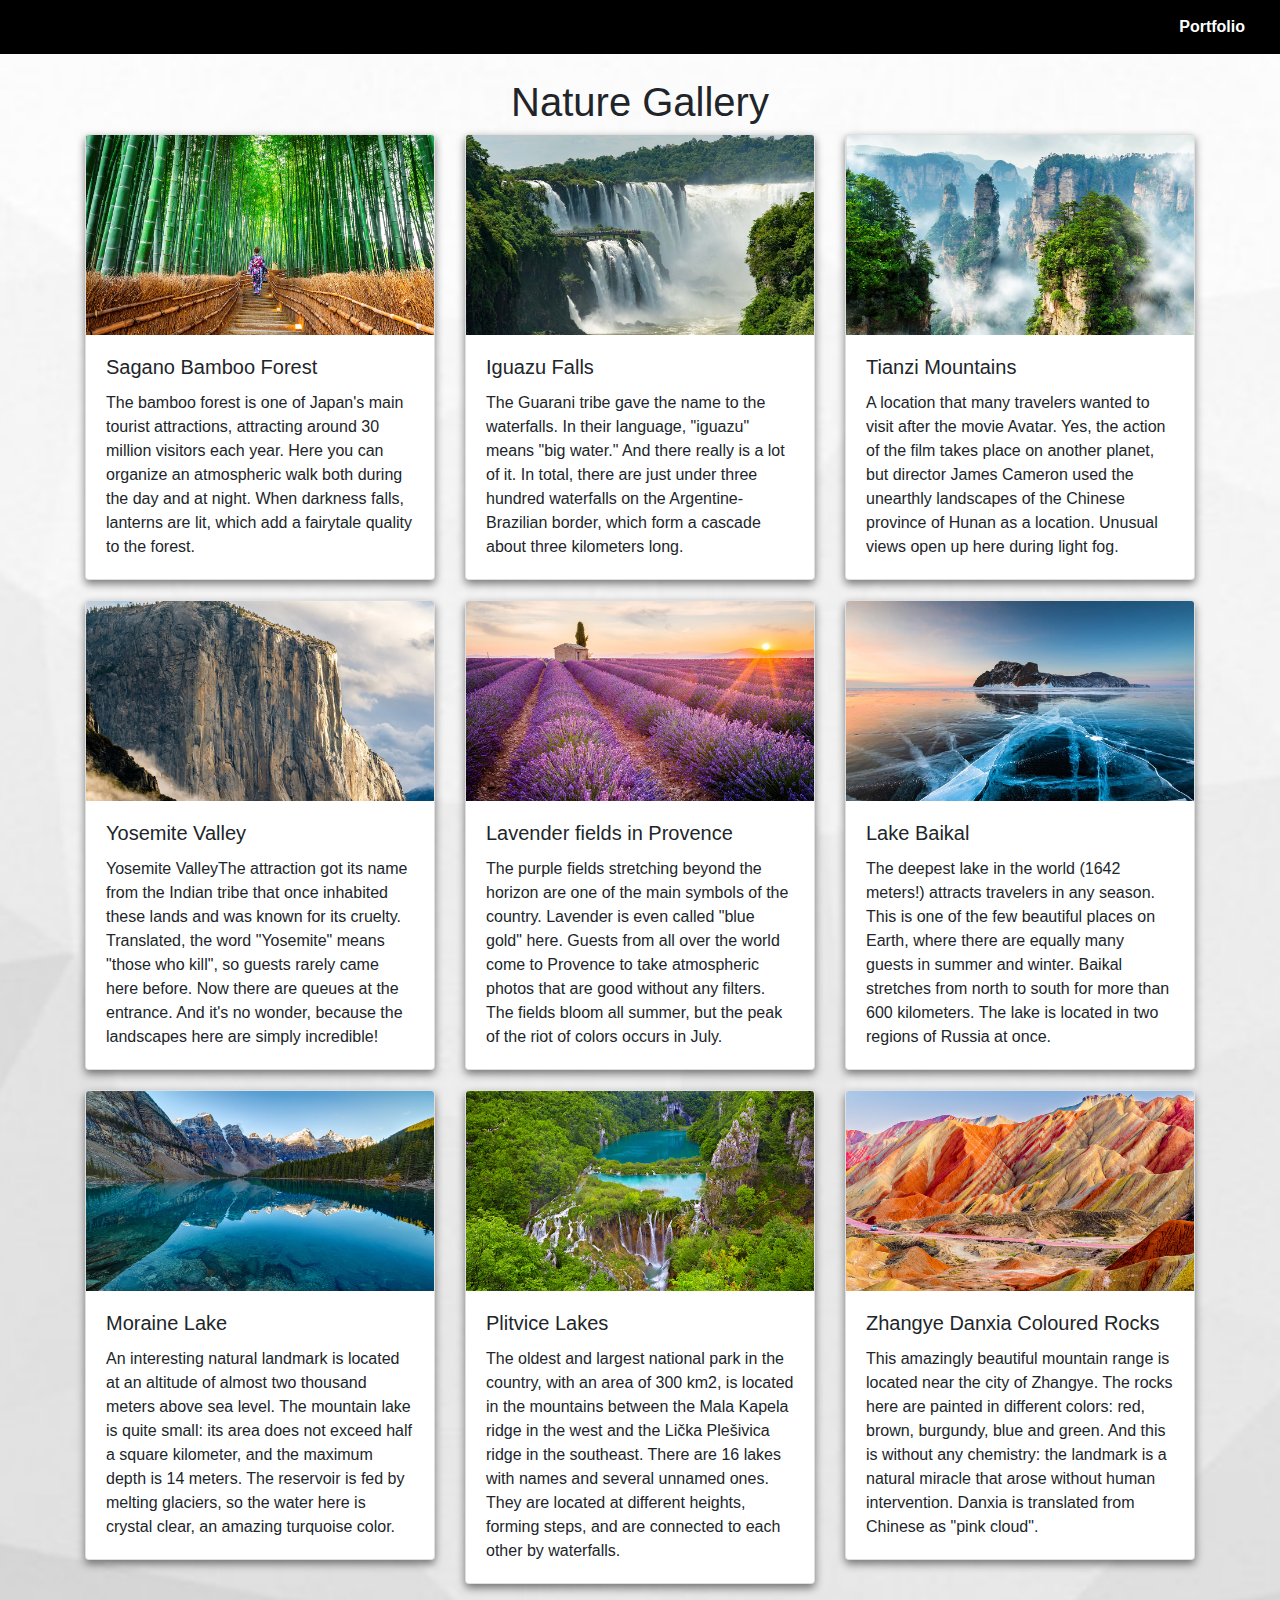
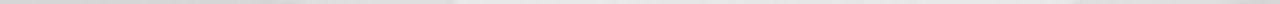
==== index.html @ 14084d93 "first commit" ====
<!DOCTYPE html>
<html lang="ru">
<head>
    <meta charset="UTF-8">
    <meta name="viewport" content="width=device-width, initial-scale=1.0">
    <title>Nature Gallery</title>
    <link href="https://stackpath.bootstrapcdn.com/bootstrap/4.5.2/css/bootstrap.min.css" rel="stylesheet">
    <link rel="stylesheet" href="./style.css">
</head>
<body>

<nav style="background-color: black; padding: 15px; text-align: right;">
    <a href="portfolio.html" style="text-decoration: none; color: white; font-weight: bold; margin-right: 20px;">Portfolio</a>
</nav>

<div class="container mt-4">
    <h1 class="text-center">Nature Gallery</h1>
    <div class="row">
        <div class="col-md-4">
            <a href="https://en.wikipedia.org/wiki/Bamboo_Forest_(Kyoto,_Japan)" target="_blank">
            <div class="card">
                <img src="Бамбуковый лес Сагано.jpg" class="card-img-top" alt="Бамбуковый лес Сагано">
                <div class="card-body">
                    <h5 class="card-title">Sagano Bamboo Forest</h5>
                    <p class="card-text">The bamboo forest is one of Japan's main tourist attractions, attracting around 30 million visitors each year. Here you can organize an atmospheric walk both during the day and at night. When darkness falls, lanterns are lit, which add a fairytale quality to the forest.</p>
                </div>
            </div>
            </a>
        </div>
        <div class="col-md-4">
            <a href="https://en.wikipedia.org/wiki/Iguazu_Falls" target="_blank">
            <div class="card">
                <img src="Водопады Игуасу.jpg" class="card-img-top" alt="Водопады Игуасу">
                <div class="card-body">
                    <h5 class="card-title">Iguazu Falls</h5>
                    <p class="card-text">The Guarani tribe gave the name to the waterfalls. In their language, "iguazu" means "big water." And there really is a lot of it. In total, there are just under three hundred waterfalls on the Argentine-Brazilian border, which form a cascade about three kilometers long.</p>
                </div>
            </div>
            </a>
        </div>
        <div class="col-md-4">
            <a href="https://en.wikipedia.org/wiki/Tianzi_Mountain" target="_blank">
            <div class="card">
                <img src="Горы Тяньцзы.jpg" class="card-img-top" alt="Горы Тяньцзы">
                <div class="card-body">
                    <h5 class="card-title">Tianzi Mountains</h5>
                    <p class="card-text">A location that many travelers wanted to visit after the movie Avatar. Yes, the action of the film takes place on another planet, but director James Cameron used the unearthly landscapes of the Chinese province of Hunan as a location. Unusual views open up here during light fog.</p>
                </div>
            </div>
            </a>
        </div>
        <div class="col-md-4">
            <a href="https://en.wikipedia.org/wiki/Yosemite_Valley" target="_blank">
            <div class="card">
                <img src="Долина Йосемити.jpg" class="card-img-top" alt="Долина Йосемити">
                <div class="card-body">
                    <h5 class="card-title">Yosemite Valley</h5>
                    <p class="card-text">Yosemite ValleyThe attraction got its name from the Indian tribe that once inhabited these lands and was known for its cruelty. Translated, the word "Yosemite" means "those who kill", so guests rarely came here before. Now there are queues at the entrance. And it's no wonder, because the landscapes here are simply incredible!</p>
                </div>
            </div>
            </a>
        </div>
        <div class="col-md-4">
            <a href="https://www.planestrainsandchampagne.com/a-guide-to-visiting-the-lavender-fields-in-provence/" target="_blank">
            <div class="card">
                <img src="Лавандовые поля в Провансе.jpg" class="card-img-top" alt="Лавандовые поля в Провансе">
                <div class="card-body">
                    <h5 class="card-title">Lavender fields in Provence</h5>
                    <p class="card-text">The purple fields stretching beyond the horizon are one of the main symbols of the country. Lavender is even called "blue gold" here. Guests from all over the world come to Provence to take atmospheric photos that are good without any filters. The fields bloom all summer, but the peak of the riot of colors occurs in July.</p>
                </div>
            </div>
            </a>
        </div>
        <div class="col-md-4">
            <a href="https://en.wikipedia.org/wiki/Lake_Baikal" target="_blank">
            <div class="card">
                <img src="Озеро Байкал зимой.jpg" class="card-img-top" alt="Озеро Байкал зимой">
                <div class="card-body">
                    <h5 class="card-title">Lake Baikal</h5>
                    <p class="card-text">The deepest lake in the world (1642 meters!) attracts travelers in any season. This is one of the few beautiful places on Earth, where there are equally many guests in summer and winter. Baikal stretches from north to south for more than 600 kilometers. The lake is located in two regions of Russia at once.</p>
                </div>
            </div>
            </a>
        </div>
        <div class="col-md-4">
            <a href="https://en.wikipedia.org/wiki/Moraine_Lake" target="_blank">
            <div class="card">
                <img src="Озеро Морейн.jpg" class="card-img-top" alt="Озеро Морейн">
                <div class="card-body">
                    <h5 class="card-title">Moraine Lake</h5>
                    <p class="card-text">An interesting natural landmark is located at an altitude of almost two thousand meters above sea level. The mountain lake is quite small: its area does not exceed half a square kilometer, and the maximum depth is 14 meters. The reservoir is fed by melting glaciers, so the water here is crystal clear, an amazing turquoise color.</p>
                </div>
            </div>
            </a>
        </div>
        <div class="col-md-4">
            <a href="https://en.wikipedia.org/wiki/Plitvice_Lakes_National_Park" target="_blank">
            <div class="card">
                <img src="Плитвицкие озёра.jpg" class="card-img-top" alt="Плитвицкие озёра">
                <div class="card-body">
                    <h5 class="card-title">Plitvice Lakes</h5>
                    <p class="card-text">The oldest and largest national park in the country, with an area of ​​300 km2, is located in the mountains between the Mala Kapela ridge in the west and the Lička Plešivica ridge in the southeast. There are 16 lakes with names and several unnamed ones. They are located at different heights, forming steps, and are connected to each other by waterfalls.</p>
                </div>
            </div>
            </a>
        </div>
        <div class="col-md-4">
            <a href="https://en.wikipedia.org/wiki/Zhangye_National_Geopark" target="_blank">
            <div class="card">
                <img src="Цветные скалы Чжанъе Данься.jpg" class="card-img-top" alt="Цветные скалы Чжанъе Данься">
                <div class="card-body">
                    <h5 class="card-title">Zhangye Danxia Coloured Rocks</h5>
                    <p class="card-text">This amazingly beautiful mountain range is located near the city of Zhangye. The rocks here are painted in different colors: red, brown, burgundy, blue and green. And this is without any chemistry: the landmark is a natural miracle that arose without human intervention. Danxia is translated from Chinese as "pink cloud".</p>
                </div>
            </div>
            </a>
        </div>
    </div>
</div>

</body>
</html>
---- style.css ----
body {
    background-image: url(./back.jpg);
    background-size: cover;
    background-position: center;
    background-repeat: no-repeat;
}

.icon-square {
    width: 3rem;
    height: 3rem;
    border-radius: 0.75rem;
}

.card-img-top {
    height: 200px;
    object-fit: cover;
}

.card {
    margin-bottom: 20px;
    box-shadow: 0 4px 8px rgba(0, 0, 0, 0.5);
    transition: transform 0.3s ease;
}

.card:hover {
    transform: scale(1.05);
}

a {
    color: inherit;
    text-decoration: none;
}

a:hover {
    color: inherit;
    text-decoration: none;
}
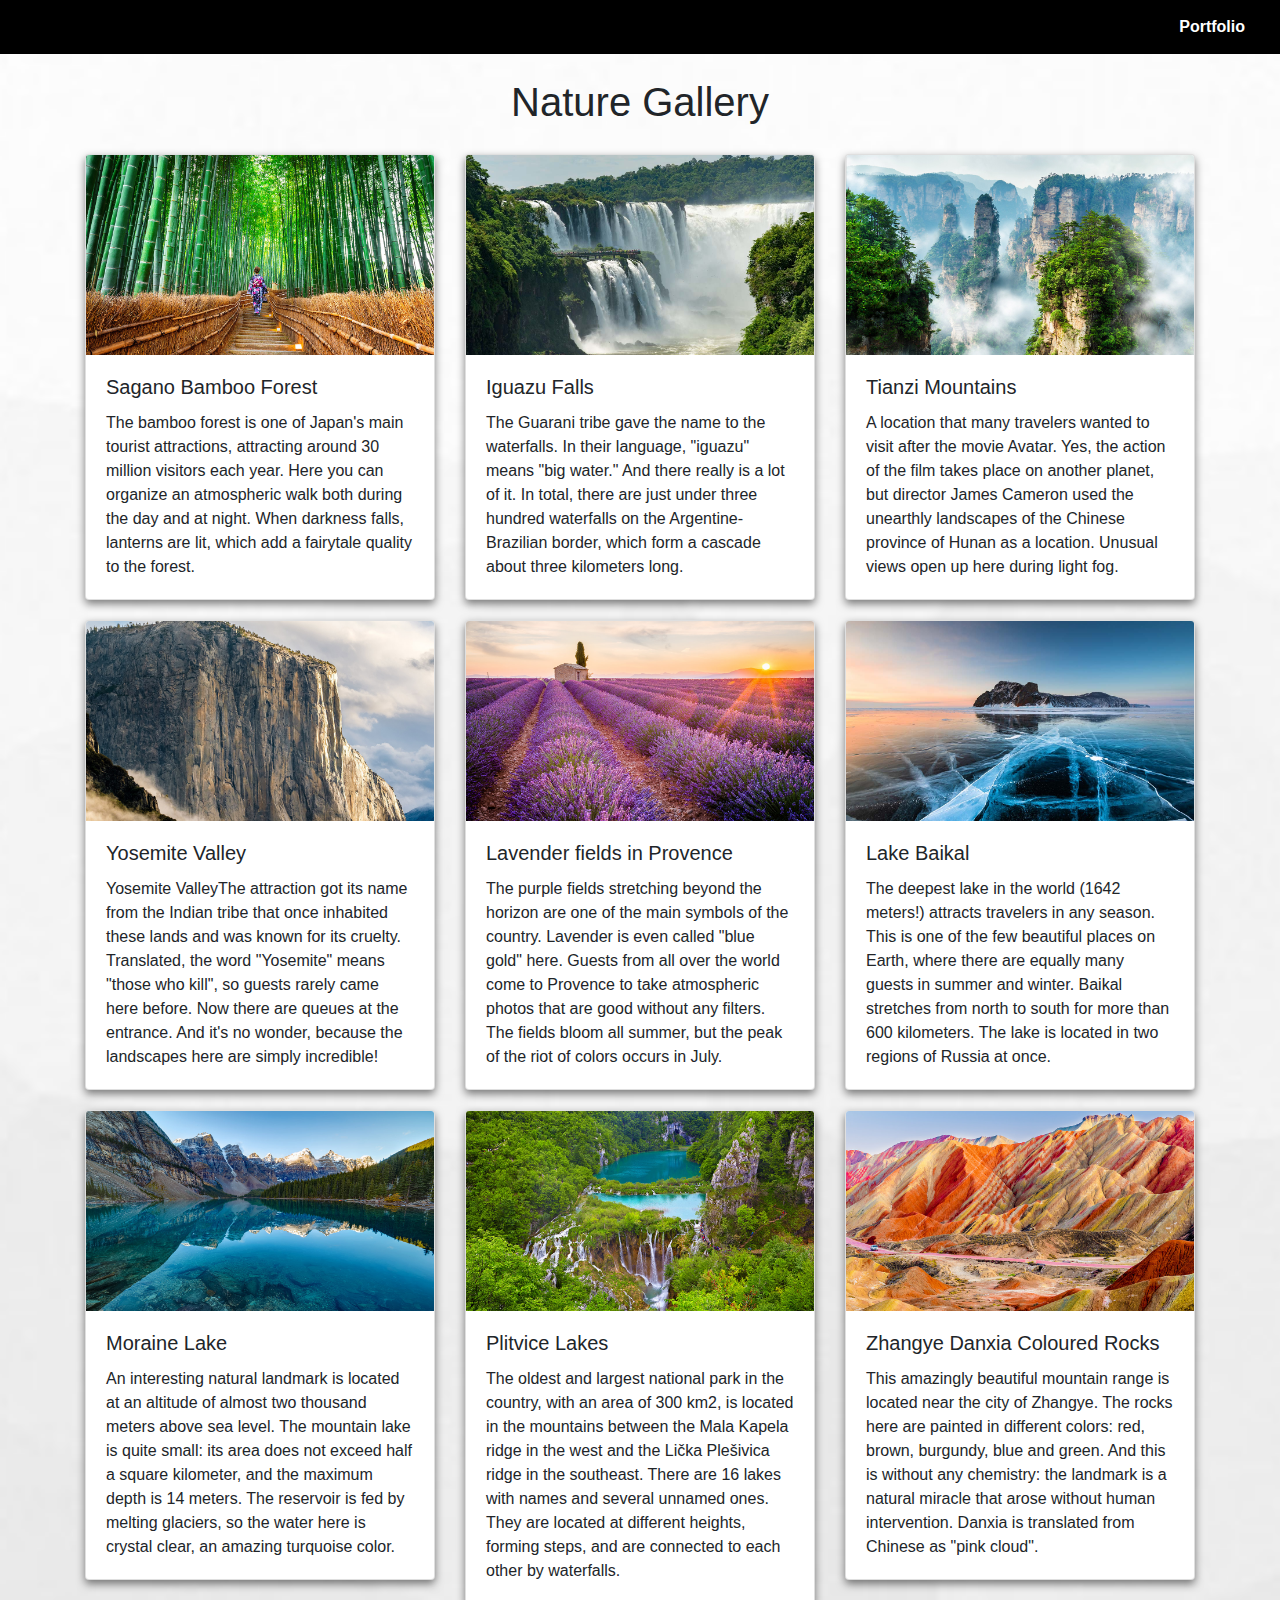
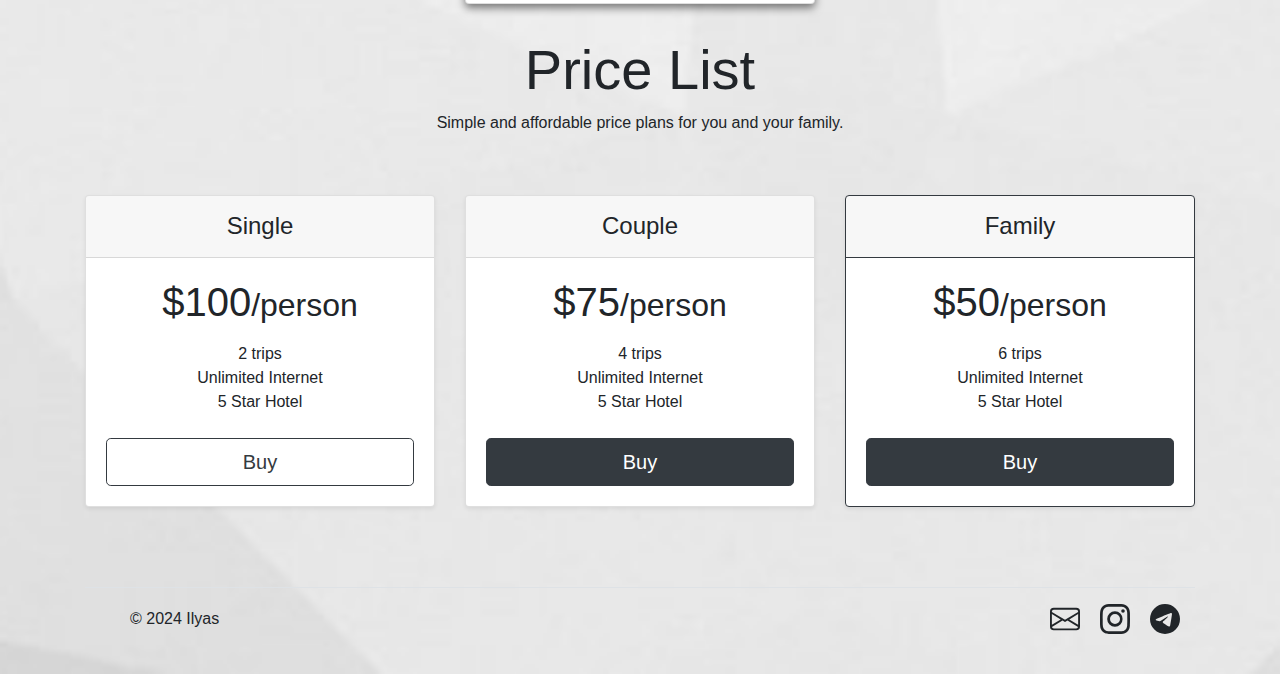
==== commit df55d438: "rew" ====
--- a/index.html
+++ b/index.html
@@ -118,5 +118,101 @@
     </div>
 </div>
 
+<section id="pricing">
+
+    <div class="container py-3">
+      <header>
+
+        <div class="pricing-header p-3 pb-md-4 mx-auto text-center">
+          <h2 class="display-4 fw-normal text-body-emphasis">Price List</h2>
+          <p class="fs-5 text-body-secondary">Simple and affordable price plans for you and your family.</p>
+        </div>
+      </header>
+    
+      <main>
+        <div class="row row-cols-1 row-cols-md-3 mb-3 text-center">
+          <div class="col">
+            <div class="card mb-4 rounded-3 shadow-sm">
+              <div class="card-header py-3">
+                <h4 class="my-0 fw-normal">Single</h4>
+              </div>
+              <div class="card-body">
+                <h1 class="card-title pricing-card-title">$100<small class="text-body-secondary fw-light">/person</small></h1>
+                <ul class="list-unstyled mt-3 mb-4">
+                  <li>2 trips</li>
+                  <li>Unlimited Internet</li>
+                  <li>5 Star Hotel</li>
+                </ul>
+                <button type="button" class="w-100 btn btn-lg btn-outline-dark">Buy</button>
+              </div>
+            </div>
+          </div>
+          <div class="col">
+            <div class="card mb-4 rounded-3 shadow-sm">
+              <div class="card-header py-3">
+                <h4 class="my-0 fw-normal">Couple</h4>
+              </div>
+              <div class="card-body">
+                <h1 class="card-title pricing-card-title">$75<small class="text-body-secondary fw-light">/person</small></h1>
+                <ul class="list-unstyled mt-3 mb-4">
+                  <li>4 trips</li>
+                  <li>Unlimited Internet</li>
+                  <li>5 Star Hotel</li>
+                </ul>
+                <button type="button" class="w-100 btn btn-lg btn-dark">Buy</button>
+              </div>
+            </div>
+          </div>
+          <div class="col">
+            <div class="card mb-4 rounded-3 shadow-sm border-dark">
+              <div class="card-header py-3 text-bg-dark border-dark">
+                <h4 class="my-0 fw-normal">Family</h4>
+              </div>
+              <div class="card-body">
+                <h1 class="card-title pricing-card-title">$50<small class="text-body-secondary fw-light">/person</small></h1>
+                <ul class="list-unstyled mt-3 mb-4">
+                  <li>6 trips</li>
+                  <li>Unlimited Internet</li>
+                  <li>5 Star Hotel</li>
+                </ul>
+                <button type="button" class="w-100 btn btn-lg btn-dark">Buy</button>
+              </div>
+            </div>
+          </div>
+        </div>
+      </main>
+    </div>
+
+  </section>    
+
+<div class="container">
+    <footer class="d-flex flex-wrap justify-content-between align-items-center py-3 my-4 border-top">
+      <div class="col-md-4 d-flex align-items-center">
+        <a href="/" class="mb-3 me-2 mb-md-0 text-body-secondary text-decoration-none lh-1">
+          <svg class="bi" width="30" height="24"><use xlink:href="#bootstrap"></use></svg>
+        </a>
+        <span class="mb-3 mb-md-0 text-body-secondary">© 2024 Ilyas</span>
+      </div>
+  
+      <ul class="nav col-md-4 justify-content-end list-unstyled d-flex ">
+        <li class="ms-5"><a href="mailto:230678@astanait.edu.kz" class="text-body-emphasis">
+            <svg xmlns="http://www.w3.org/2000/svg" height="30" fill="currentColor" class="bi bi-envelope" viewBox="0 0 16 16">
+                <path d="M0 4a2 2 0 0 1 2-2h12a2 2 0 0 1 2 2v8a2 2 0 0 1-2 2H2a2 2 0 0 1-2-2zm2-1a1 1 0 0 0-1 1v.217l7 4.2 7-4.2V4a1 1 0 0 0-1-1zm13 2.383-4.708 2.825L15 11.105zm-.034 6.876-5.64-3.471L8 9.583l-1.326-.795-5.64 3.47A1 1 0 0 0 2 13h12a1 1 0 0 0 .966-.741M1 11.105l4.708-2.897L1 5.383z"/>
+            </svg>
+        </a></li>
+        <li class="ms-5"><a href="https://instagram.com/f1nd1s" target="_blank" class="text-body-emphasis">
+            <svg xmlns="http://www.w3.org/2000/svg" height="30" fill="currentColor" class="bi bi-instagram" viewBox="0 0 16 16">
+                <path d="M8 0C5.829 0 5.556.01 4.703.048 3.85.088 3.269.222 2.76.42a3.9 3.9 0 0 0-1.417.923A3.9 3.9 0 0 0 .42 2.76C.222 3.268.087 3.85.048 4.7.01 5.555 0 5.827 0 8.001c0 2.172.01 2.444.048 3.297.04.852.174 1.433.372 1.942.205.526.478.972.923 1.417.444.445.89.719 1.416.923.51.198 1.09.333 1.942.372C5.555 15.99 5.827 16 8 16s2.444-.01 3.298-.048c.851-.04 1.434-.174 1.943-.372a3.9 3.9 0 0 0 1.416-.923c.445-.445.718-.891.923-1.417.197-.509.332-1.09.372-1.942C15.99 10.445 16 10.173 16 8s-.01-2.445-.048-3.299c-.04-.851-.175-1.433-.372-1.941a3.9 3.9 0 0 0-.923-1.417A3.9 3.9 0 0 0 13.24.42c-.51-.198-1.092-.333-1.943-.372C10.443.01 10.172 0 7.998 0zm-.717 1.442h.718c2.136 0 2.389.007 3.232.046.78.035 1.204.166 1.486.275.373.145.64.319.92.599s.453.546.598.92c.11.281.24.705.275 1.485.039.843.047 1.096.047 3.231s-.008 2.389-.047 3.232c-.035.78-.166 1.203-.275 1.485a2.5 2.5 0 0 1-.599.919c-.28.28-.546.453-.92.598-.28.11-.704.24-1.485.276-.843.038-1.096.047-3.232.047s-2.39-.009-3.233-.047c-.78-.036-1.203-.166-1.485-.276a2.5 2.5 0 0 1-.92-.598 2.5 2.5 0 0 1-.6-.92c-.109-.281-.24-.705-.275-1.485-.038-.843-.046-1.096-.046-3.233s.008-2.388.046-3.231c.036-.78.166-1.204.276-1.486.145-.373.319-.64.599-.92s.546-.453.92-.598c.282-.11.705-.24 1.485-.276.738-.034 1.024-.044 2.515-.045zm4.988 1.328a.96.96 0 1 0 0 1.92.96.96 0 0 0 0-1.92m-4.27 1.122a4.109 4.109 0 1 0 0 8.217 4.109 4.109 0 0 0 0-8.217m0 1.441a2.667 2.667 0 1 1 0 5.334 2.667 2.667 0 0 1 0-5.334"/>
+            </svg>
+        </a></li>
+        <li class="ms-5"><a href="https://t.me/f1nd1s" target="_blank" class="text-body-emphasis">
+            <svg xmlns="http://www.w3.org/2000/svg" height="30" fill="currentColor" class="bi bi-telegram" viewBox="0 0 16 16">
+                <path d="M16 8A8 8 0 1 1 0 8a8 8 0 0 1 16 0M8.287 5.906q-1.168.486-4.666 2.01-.567.225-.595.442c-.03.243.275.339.69.47l.175.055c.408.133.958.288 1.243.294q.39.01.868-.32 3.269-2.206 3.374-2.23c.05-.012.12-.026.166.016s.042.12.037.141c-.03.129-1.227 1.241-1.846 1.817-.193.18-.33.307-.358.336a8 8 0 0 1-.188.186c-.38.366-.664.64.015 1.088.327.216.589.393.85.571.284.194.568.387.936.629q.14.092.27.187c.331.236.63.448.997.414.214-.02.435-.22.547-.82.265-1.417.786-4.486.906-5.751a1.4 1.4 0 0 0-.013-.315.34.34 0 0 0-.114-.217.53.53 0 0 0-.31-.093c-.3.005-.763.166-2.984 1.09"/>
+            </svg>
+        </a></li>
+      </ul>
+    </footer>
+  </div>
+  
 </body>
 </html>
--- a/style.css
+++ b/style.css
@@ -17,7 +17,7 @@
 }
 
 .card {
-    margin-bottom: 20px;
+    margin-top: 20px;
     box-shadow: 0 4px 8px rgba(0, 0, 0, 0.5);
     transition: transform 0.3s ease;
 }
@@ -34,4 +34,8 @@
 a:hover {
     color: inherit;
     text-decoration: none;
+}
+
+.nav li {
+    margin-left: 20px;
 }